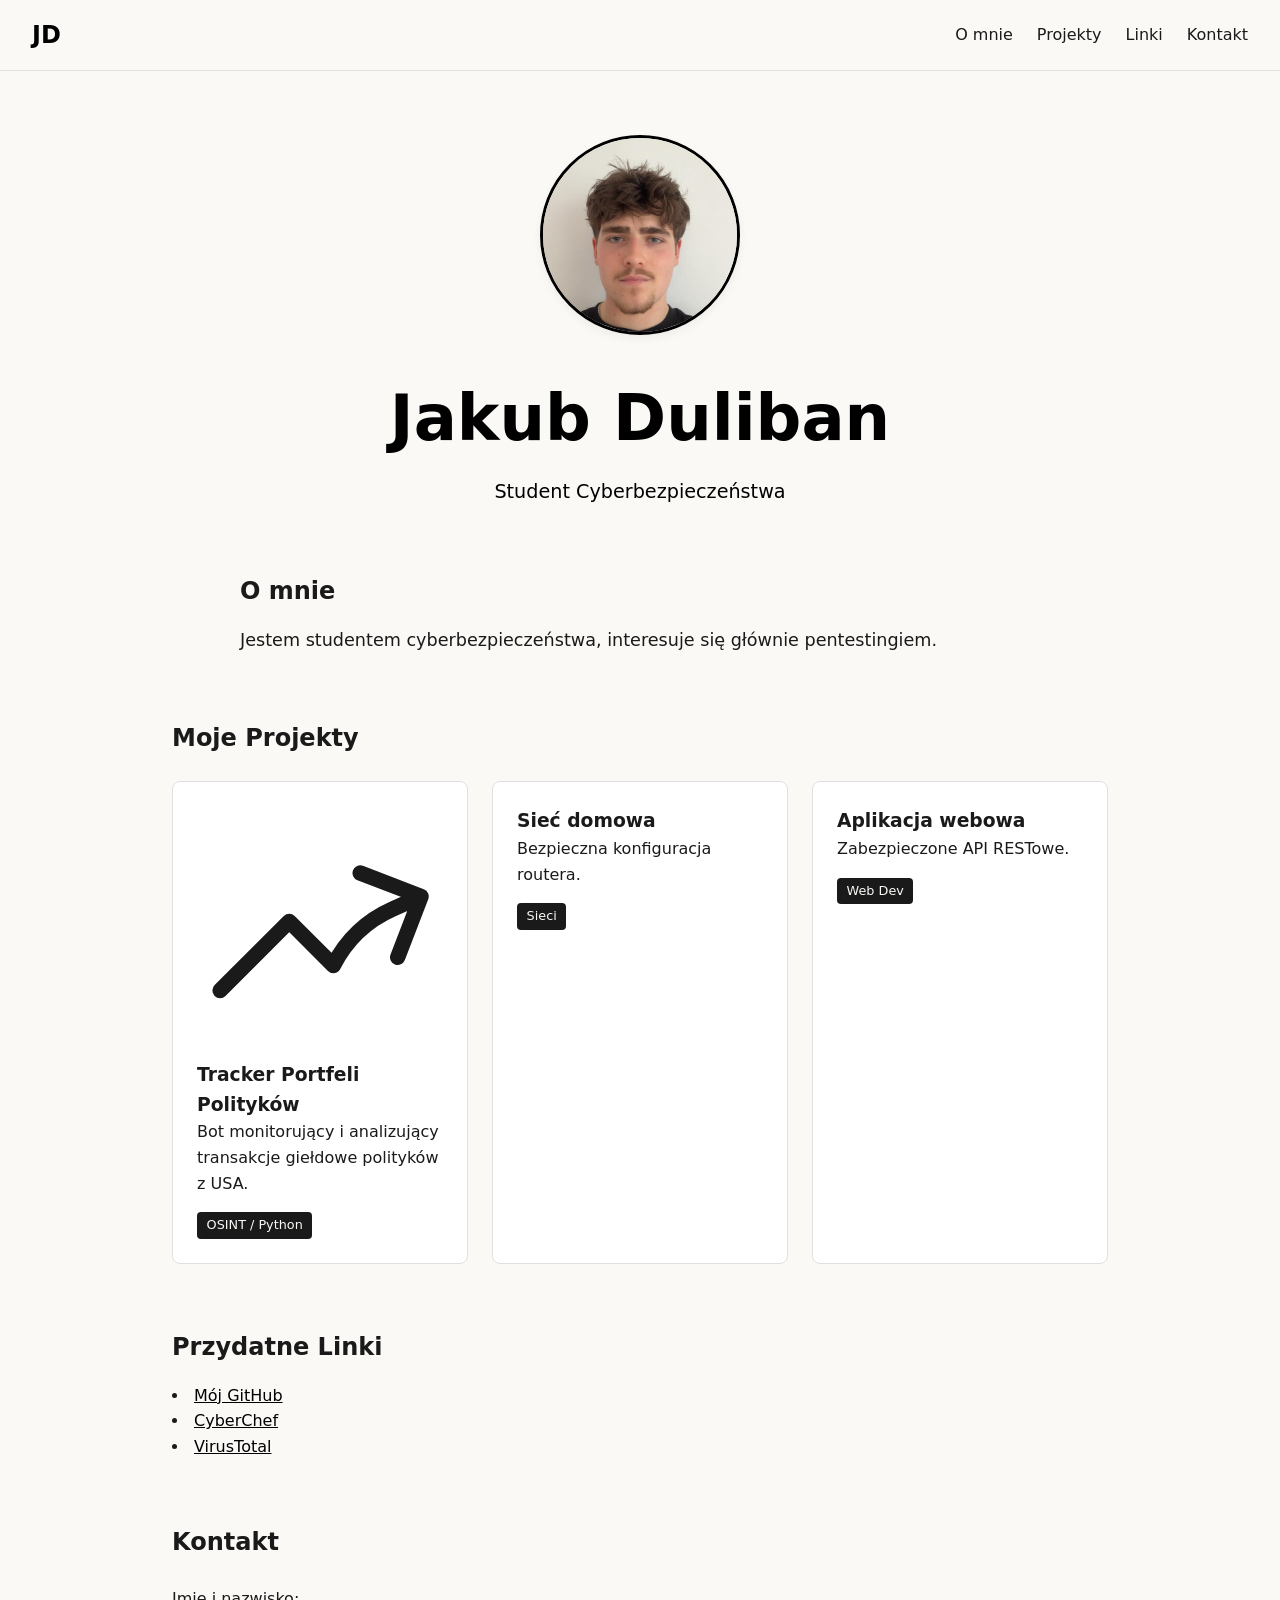
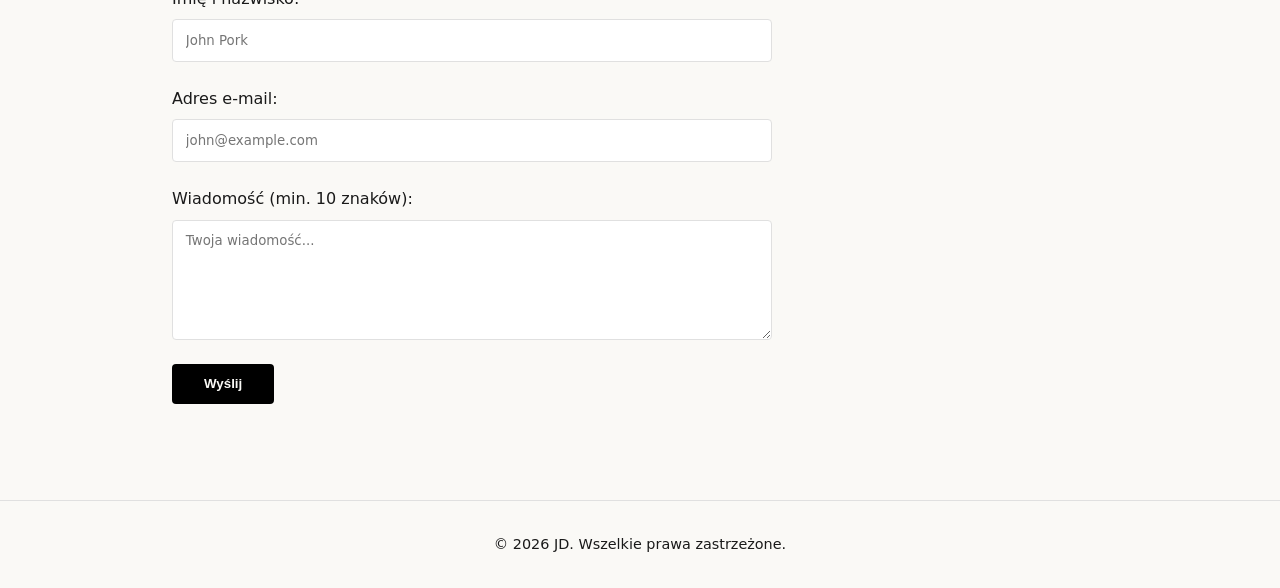
==== index.html @ 0016678b "Pierwszy commit - struktura projektu" ====
<!DOCTYPE html>
<html lang="pl">
<head>
    <meta charset="UTF-8">
    <meta name="viewport" content="width=device-width, initial-scale=1.0">
    <title>JD - Portfolio</title>
    <!-- Favicon w formacie SVG zgodnie z wymaganiami -->
    <link rel="icon" href="assets/favicon.svg?v=2" type="image/svg+xml">
    <link rel="stylesheet" href="style.css">
</head>
<body>

    <!-- Pasek nawigacyjny (US-1) -->
    <nav>
        <a href="#" class="logo">JD</a>
        <div class="nav-links">
            <a href="#o-mnie">O mnie</a>
            <a href="#projekty">Projekty</a>
            <a href="#linki">Linki</a>
            <a href="#kontakt">Kontakt</a>
        </div>
    </nav>

    <!-- Sekcja powitalna (US-2) ze zdjęciem na środku nad imieniem -->
    <header id="hero">
        <div class="hero-avatar-container">
            <img src="assets/zdjecie.jpeg" alt="Zdjęcie profilowe autora" class="profile-img">
        </div>
        <h1>Jakub Duliban</h1>
        <p class="subtitle">Student Cyberbezpieczeństwa</p>
    </header>

    <main>
        <!-- Sekcja O mnie (US-3) - Pusta zgodnie z życzeniem, gotowa na tekst -->
        <section id="o-mnie">
            <h2>O mnie</h2>
            <div class="about-content">
                Jestem studentem cyberbezpieczeństwa, interesuje się głównie pentestingiem.
            </div>
        </section>

        <!-- Kafelki projektów (US-4) -->
        <section id="projekty">
            <h2>Moje Projekty</h2>
            <div class="grid-container">
                <article class="card">
                    <!-- Ikona wykresu obrazująca śledzenie rynku i giełdę -->
                    <svg class="card-icon" xmlns="http://www.w3.org/2000/svg" fill="none" viewBox="0 0 24 24" stroke-width="1.5" stroke="currentColor">
                        <path stroke-linecap="round" stroke-linejoin="round" d="M2.25 18 9 11.25l4.306 4.307a11.95 11.95 0 0 1 5.814-5.519l2.74-1.22m0 0-5.94-2.28m5.94 2.28-2.28 5.941" />
                    </svg>
                    <h3>Tracker Portfeli Polityków</h3>
                    <p>Bot monitorujący i analizujący transakcje giełdowe polityków z USA.</p>
                    <span class="badge">OSINT / Python</span>
                </article>
                <article class="card">
                    <h3>Sieć domowa</h3>
                    <p>Bezpieczna konfiguracja routera.</p>
                    <span class="badge">Sieci</span>
                </article>
                <article class="card">
                    <h3>Aplikacja webowa</h3>
                    <p>Zabezpieczone API RESTowe.</p>
                    <span class="badge">Web Dev</span>
                </article>
            </div>
        </section>

        <!-- Sloty integracyjne na skrypty JS z Lab 02 (US-7) -->
        <section id="widgets">
            <div id="weather-box"></div>
            <div id="calendar-box"></div>
        </section>

        <!-- Panel boczny z linkami (US-5) -->
        <aside id="linki">
            <h2>Przydatne Linki</h2>
            <ul>
                <li><a href="https://github.com/kuba0203" target="_blank" rel="noopener noreferrer">Mój GitHub</a></li>
                <li><a href="https://gchq.github.io/CyberChef/" target="_blank" rel="noopener noreferrer">CyberChef</a></li>
                <li><a href="https://www.virustotal.com/gui/home/upload" target="_blank" rel="noopener noreferrer">VirusTotal</a></li>
            </ul>
        </aside>

        <!-- Semantyczny formularz kontaktowy (US-6) - Pusty w opis, ale zawiera wymagany formularz -->
        <section id="kontakt">
            <h2>Kontakt</h2>
            <form action="#" method="POST">
                <div class="form-group">
                    <label for="name">Imię i nazwisko:</label>
                    <input type="text" id="name" name="name" placeholder="John Pork" required>
                </div>
                
                <div class="form-group">
                    <label for="email">Adres e-mail:</label>
                    <input type="email" id="email" name="email" placeholder="john@example.com" required>
                </div>

                <div class="form-group">
                    <label for="message">Wiadomość (min. 10 znaków):</label>
                    <textarea id="message" name="message" placeholder="Twoja wiadomość..." minlength="10" required></textarea>
                </div>

                <button type="submit">Wyślij</button>
            </form>
        </section>
    </main>

    <footer>
        <p>&copy; 2026 JD. Wszelkie prawa zastrzeżone.</p>
    </footer>

</body>
</html>
---- style.css ----
/* Definicja Design Tokens */
:root {
    --bg-color: #faf9f6; /* Kolor Off-white */
    --text-color: #1a1a1a;
    --primary-color: #000000;
    --card-bg: #ffffff;
    --border-color: #e0e0e0;
    --focus-ring: #005fcc;
    --transition-speed: 0.3s;
}

/* Reset i podstawowe ustawienia */
* {
    box-sizing: border-box;
    margin: 0;
    padding: 0;
}

body {
    font-family: system-ui, -apple-system, sans-serif;
    background-color: var(--bg-color);
    color: var(--text-color);
    line-height: 1.6;
}

/* Dostępność (A11y) - Focus dla nawigacji klawiaturą */
:focus-visible {
    outline: 3px solid var(--focus-ring);
    outline-offset: 3px;
}

/* US-1: Pasek nawigacyjny */
nav {
    position: sticky;
    top: 0;
    background-color: var(--bg-color);
    display: flex;
    justify-content: space-between;
    align-items: center;
    padding: 1rem 2rem;
    border-bottom: 1px solid var(--border-color);
    z-index: 1000;
}

.logo {
    color: var(--primary-color);
    font-size: 1.5rem;
    font-weight: bold;
    text-decoration: none;
}

.nav-links {
    display: flex;
    gap: 1.5rem;
}

.nav-links a {
    color: var(--text-color);
    text-decoration: none;
    font-weight: 500;
}

.nav-links a:hover {
    text-decoration: underline;
}

/* Main i marginesy sekcji */
main {
    max-width: 1000px; /* Nieco węższy kontener główny dla lepszego wyglądu przy wyśrodkowaniu */
    margin: 0 auto;
    padding: 2rem;
}

section, aside {
    margin-bottom: 4rem;
    scroll-margin-top: 5rem;
}

/* US-2: Sekcja Hero (Płynne skalowanie i wyśrodkowanie) + Nowe małe zdjęcie na środku */
#hero {
    display: flex;
    flex-direction: column;
    align-items: center;
    text-align: center;
    padding: 4rem 1rem 2rem 1rem;
}

.hero-avatar-container {
    margin-bottom: 1.5rem;
}

.profile-img {
    width: 200px;          /* Małe, zgrabne zdjęcie */
    height: 200px;
    object-fit: cover;
    border-radius: 50%;    /* Okrągły kształt */
    border: 3px solid var(--primary-color);
    box-shadow: 0 4px 10px rgba(0, 0, 0, 0.05);
}

#hero h1 {
    font-size: clamp(2rem, 5vw + 1rem, 4rem);
    color: var(--primary-color);
    margin-bottom: 0.5rem;
}

#hero .subtitle {
    font-size: 1.2rem;
    color: black;
    font-weight: 500;
}

/* US-3: O mnie (Prosta, pusta sekcja) */
#o-mnie {
    max-width: 800px;
    margin-left: auto;
    margin-right: auto;
}

.about-content {
    margin-top: 1rem;
    font-size: 1.1rem;
}

/* US-4: Projekty (Kafelki - CSS Grid) */
.grid-container {
    display: grid;
    grid-template-columns: repeat(auto-fit, minmax(280px, 1fr));
    gap: 1.5rem;
    margin-top: 1.5rem;
}

.card {
    background-color: var(--card-bg);
    border: 1px solid var(--border-color);
    padding: 1.5rem;
    border-radius: 8px;
    transition: transform var(--transition-speed);
}

.card:hover {
    transform: translateY(-5px);
    box-shadow: 0 4px 12px rgba(0,0,0,0.05);
}

.badge {
    display: inline-block;
    margin-top: 1rem;
    padding: 0.2rem 0.6rem;
    background-color: var(--text-color);
    color: var(--bg-color);
    border-radius: 4px;
    font-size: 0.8rem;
}

/* US-5: Panel boczny z odnośnikami */
#linki ul {
    list-style-position: inside;
    margin-top: 1rem;
}

#linki a {
    color: var(--primary-color);
}

/* US-6: Formularz kontaktowy */
form {
    display: flex;
    flex-direction: column;
    gap: 1.5rem;
    max-width: 600px;
    margin-top: 1.5rem;
}

.form-group {
    display: flex;
    flex-direction: column;
    gap: 0.5rem;
}

input, textarea {
    padding: 0.8rem;
    border: 1px solid var(--border-color);
    border-radius: 4px;
    font-family: inherit;
    background-color: var(--card-bg);
}

textarea {
    resize: vertical;
    min-height: 120px;
}

button {
    padding: 0.8rem 2rem;
    background-color: var(--primary-color);
    color: var(--bg-color);
    border: none;
    border-radius: 4px;
    cursor: pointer;
    font-weight: bold;
    align-self: flex-start;
    transition: opacity var(--transition-speed);
}

button:hover {
    opacity: 0.8;
}

footer {
    text-align: center;
    padding: 2rem;
    border-top: 1px solid var(--border-color);
    font-size: 0.9rem;
}

/* RWD - Zgodnie z wymaganiami sekcja umieszczona na końcu pliku */
@media (max-width: 768px) {
    nav {
        flex-direction: column;
        gap: 1rem;
        padding: 1rem;
    }

    .nav-links {
        flex-wrap: wrap;
        justify-content: center;
    }
}
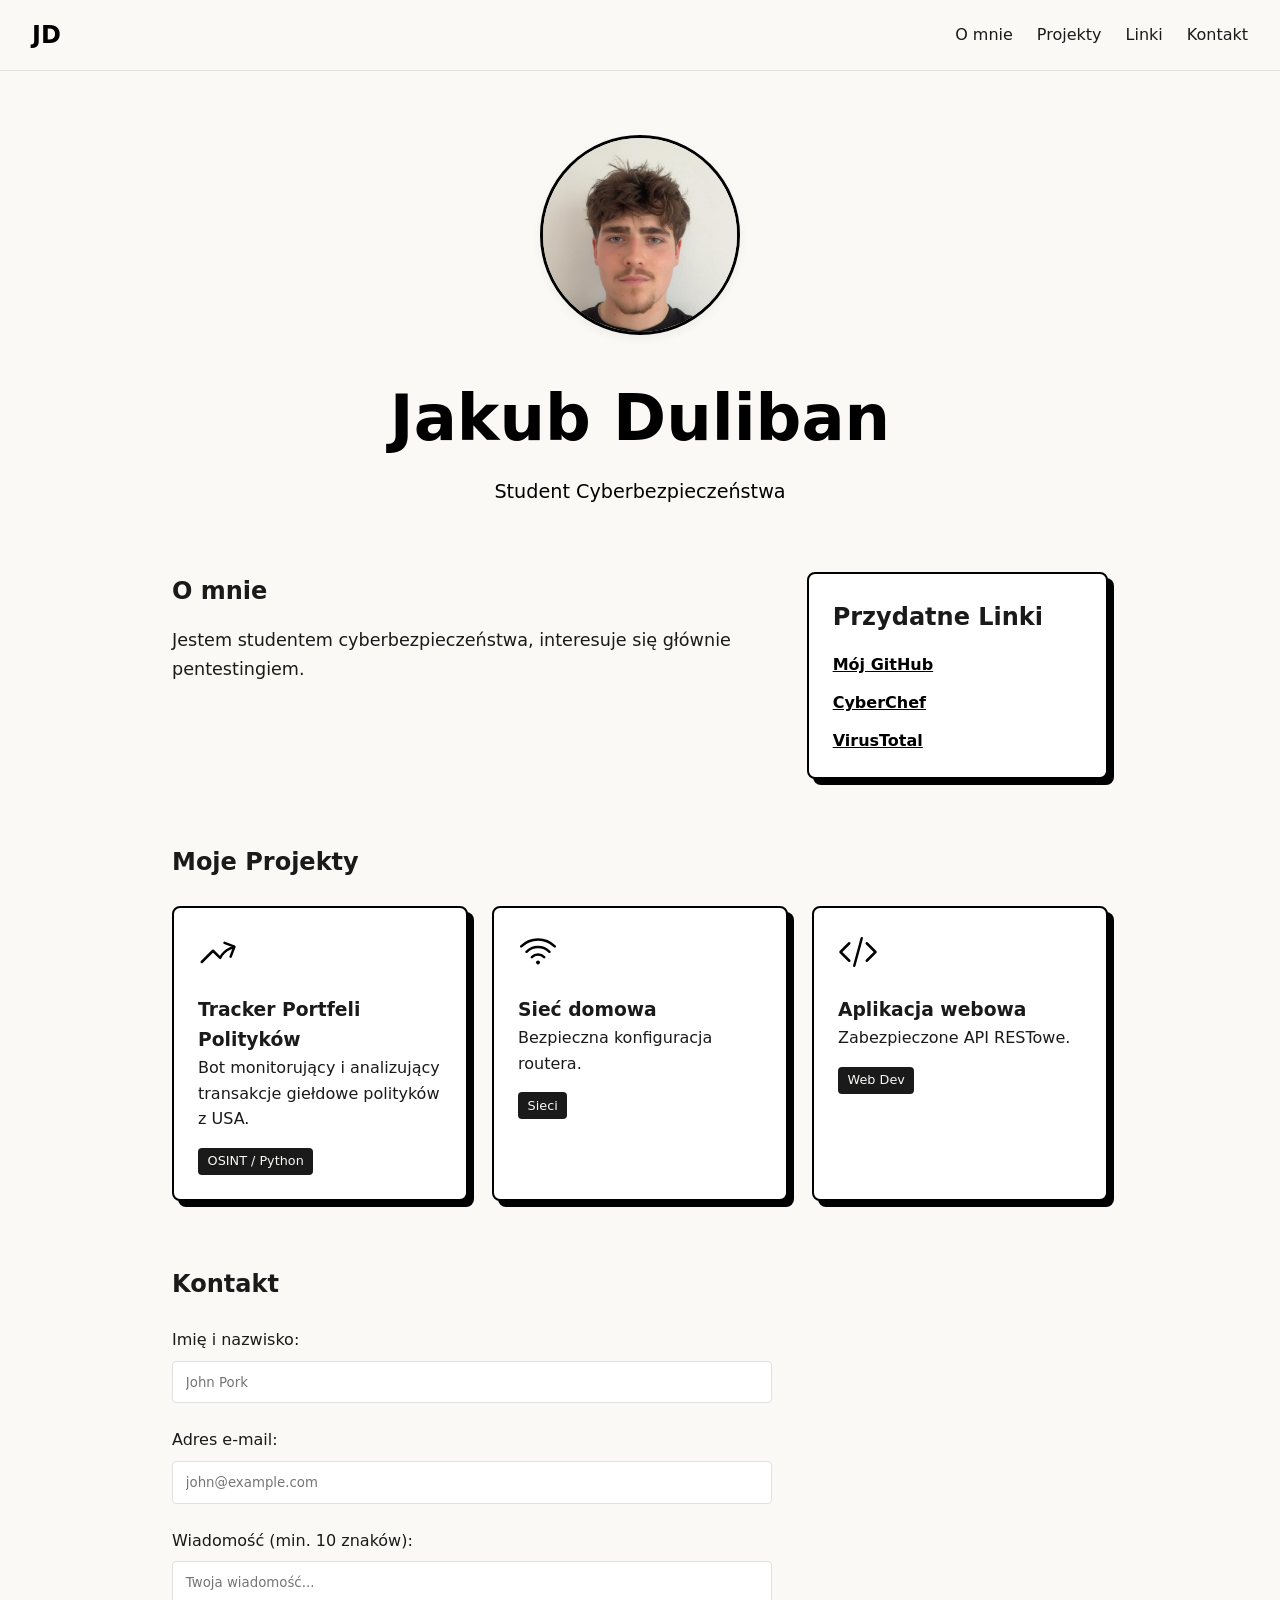
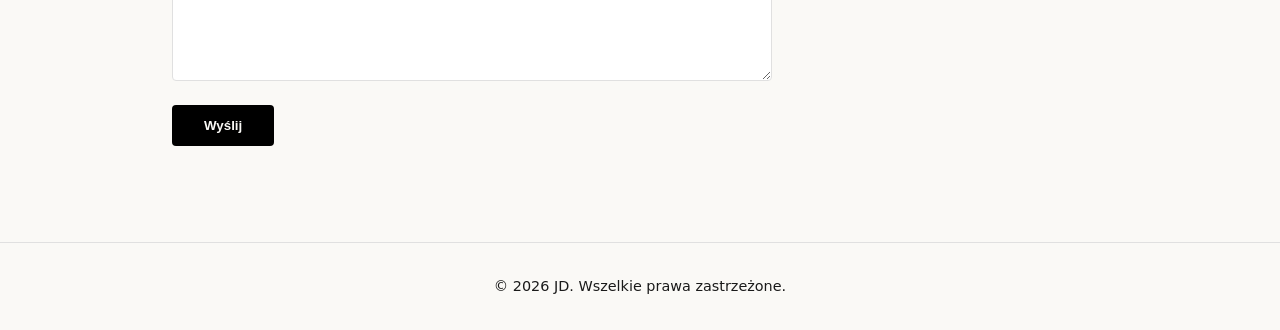
==== commit c15a9642: "Poprawiona sekcja z przydatnymi linkami, uspójnienie formatowania sekcji" ====
--- a/index.html
+++ b/index.html
@@ -31,6 +31,8 @@
     </header>
 
     <main>
+        <!-- Wiersz: O mnie (lewo) + ramka z linkami (prawo) -->
+        <div class="intro-grid">
         <!-- Sekcja O mnie (US-3) - Pusta zgodnie z życzeniem, gotowa na tekst -->
         <section id="o-mnie">
             <h2>O mnie</h2>
@@ -38,6 +40,17 @@
                 Jestem studentem cyberbezpieczeństwa, interesuje się głównie pentestingiem.
             </div>
         </section>
+
+        <!-- Panel boczny z linkami (US-5) -->
+        <aside id="linki">
+            <h2>Przydatne Linki</h2>
+            <ul>
+                <li><a href="https://github.com/kuba0203" target="_blank" rel="noopener noreferrer">Mój GitHub</a></li>
+                <li><a href="https://gchq.github.io/CyberChef/" target="_blank" rel="noopener noreferrer">CyberChef</a></li>
+                <li><a href="https://www.virustotal.com/gui/home/upload" target="_blank" rel="noopener noreferrer">VirusTotal</a></li>
+            </ul>
+        </aside>
+        </div>
 
         <!-- Kafelki projektów (US-4) -->
         <section id="projekty">
@@ -53,11 +66,19 @@
                     <span class="badge">OSINT / Python</span>
                 </article>
                 <article class="card">
+                    <!-- Ikona Wi-Fi obrazująca sieć -->
+                    <svg class="card-icon" xmlns="http://www.w3.org/2000/svg" fill="none" viewBox="0 0 24 24" stroke-width="1.5" stroke="currentColor" aria-hidden="true">
+                        <path stroke-linecap="round" stroke-linejoin="round" d="M8.288 15.038a5.25 5.25 0 0 1 7.424 0M5.106 11.856c3.807-3.808 9.98-3.808 13.788 0M1.924 8.674c5.565-5.565 14.587-5.565 20.152 0M12.53 18.22l-.53.53-.53-.53a.75.75 0 0 1 1.06 0Z" />
+                    </svg>
                     <h3>Sieć domowa</h3>
                     <p>Bezpieczna konfiguracja routera.</p>
                     <span class="badge">Sieci</span>
                 </article>
                 <article class="card">
+                    <!-- Ikona nawiasów kodu obrazująca aplikację webową -->
+                    <svg class="card-icon" xmlns="http://www.w3.org/2000/svg" fill="none" viewBox="0 0 24 24" stroke-width="1.5" stroke="currentColor" aria-hidden="true">
+                        <path stroke-linecap="round" stroke-linejoin="round" d="M17.25 6.75 22.5 12l-5.25 5.25m-10.5 0L1.5 12l5.25-5.25m7.5-3-4.5 16.5" />
+                    </svg>
                     <h3>Aplikacja webowa</h3>
                     <p>Zabezpieczone API RESTowe.</p>
                     <span class="badge">Web Dev</span>
@@ -71,15 +92,6 @@
             <div id="calendar-box"></div>
         </section>
 
-        <!-- Panel boczny z linkami (US-5) -->
-        <aside id="linki">
-            <h2>Przydatne Linki</h2>
-            <ul>
-                <li><a href="https://github.com/kuba0203" target="_blank" rel="noopener noreferrer">Mój GitHub</a></li>
-                <li><a href="https://gchq.github.io/CyberChef/" target="_blank" rel="noopener noreferrer">CyberChef</a></li>
-                <li><a href="https://www.virustotal.com/gui/home/upload" target="_blank" rel="noopener noreferrer">VirusTotal</a></li>
-            </ul>
-        </aside>
 
         <!-- Semantyczny formularz kontaktowy (US-6) - Pusty w opis, ale zawiera wymagany formularz -->
         <section id="kontakt">
--- a/style.css
+++ b/style.css
@@ -91,7 +91,9 @@
 
 .profile-img {
     width: 200px;          /* Małe, zgrabne zdjęcie */
-    height: 200px;
+    max-width: 100%;       /* Responsywność względem kontenera */
+    height: auto;
+    aspect-ratio: 1 / 1;
     object-fit: cover;
     border-radius: 50%;    /* Okrągły kształt */
     border: 3px solid var(--primary-color);
@@ -132,15 +134,22 @@
 
 .card {
     background-color: var(--card-bg);
-    border: 1px solid var(--border-color);
+    border: 2px solid var(--primary-color);
     padding: 1.5rem;
     border-radius: 8px;
+    box-shadow: 6px 6px 0 var(--primary-color);
     transition: transform var(--transition-speed);
 }
 
 .card:hover {
     transform: translateY(-5px);
-    box-shadow: 0 4px 12px rgba(0,0,0,0.05);
+}
+
+.card-icon {
+    width: 40px;
+    height: 40px;
+    margin-bottom: 1rem;
+    color: var(--primary-color);
 }
 
 .badge {
@@ -153,14 +162,53 @@
     font-size: 0.8rem;
 }
 
-/* US-5: Panel boczny z odnośnikami */
+/* Układ: O mnie + panel linków obok siebie */
+.intro-grid {
+    display: grid;
+    grid-template-columns: 2fr 1fr;
+    gap: 2rem;
+    align-items: start;
+    margin-bottom: 4rem;
+}
+
+.intro-grid > * {
+    margin-bottom: 0;
+}
+
+.intro-grid #o-mnie {
+    max-width: none;
+    margin-left: 0;
+    margin-right: 0;
+}
+
+/* US-5: Panel boczny z odnośnikami (wyeksponowana ramka) */
+#linki {
+    background-color: var(--card-bg);
+    border: 2px solid var(--primary-color);
+    border-radius: 8px;
+    padding: 1.5rem;
+    box-shadow: 6px 6px 0 var(--primary-color);
+}
+
 #linki ul {
-    list-style-position: inside;
+    list-style: none;
     margin-top: 1rem;
+    display: flex;
+    flex-direction: column;
+    gap: 0.75rem;
 }
 
 #linki a {
-    color: var(--primary-color);
+    font-weight: 600;
+}
+
+#linki a {
+    color: var(--primary-color);
+}
+
+#linki a:hover,
+.logo:hover {
+    text-decoration: underline;
 }
 
 /* US-6: Formularz kontaktowy */
@@ -216,6 +264,10 @@
 
 /* RWD - Zgodnie z wymaganiami sekcja umieszczona na końcu pliku */
 @media (max-width: 768px) {
+    .intro-grid {
+        grid-template-columns: 1fr;
+    }
+
     nav {
         flex-direction: column;
         gap: 1rem;
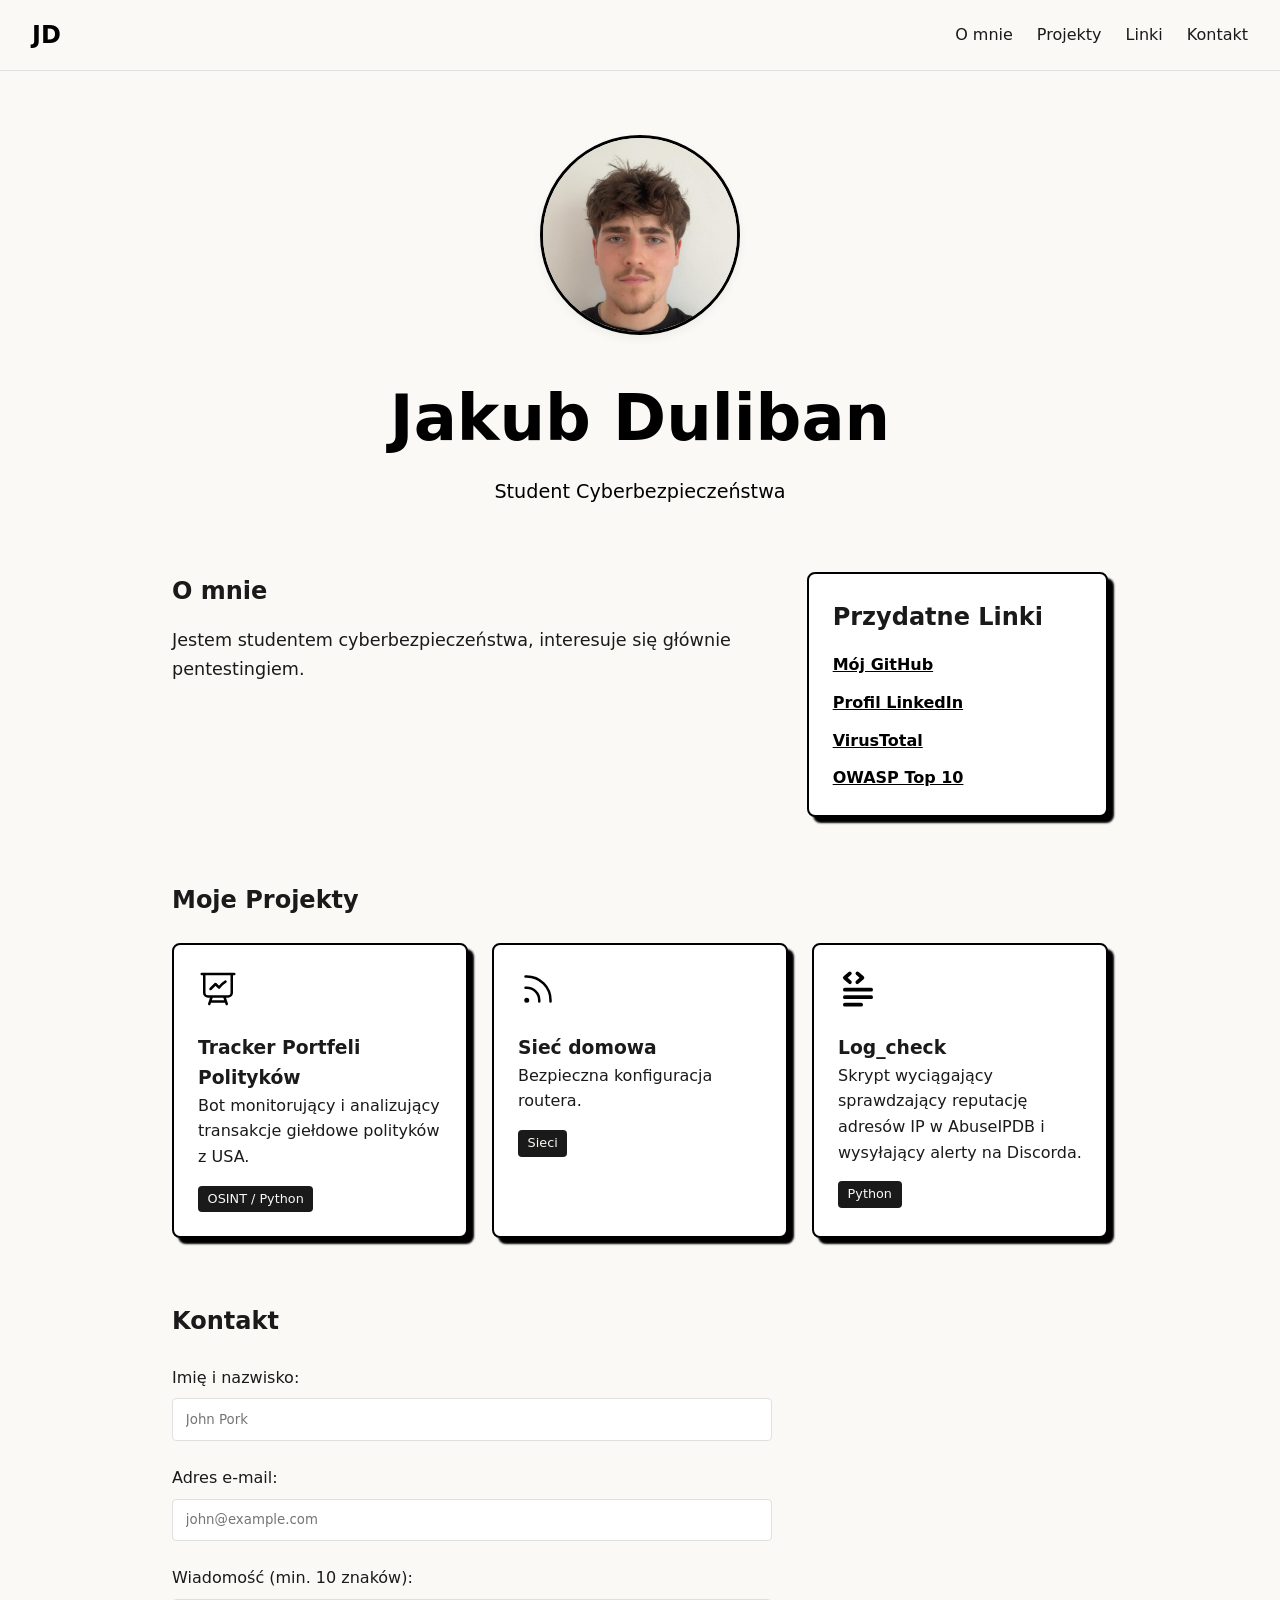
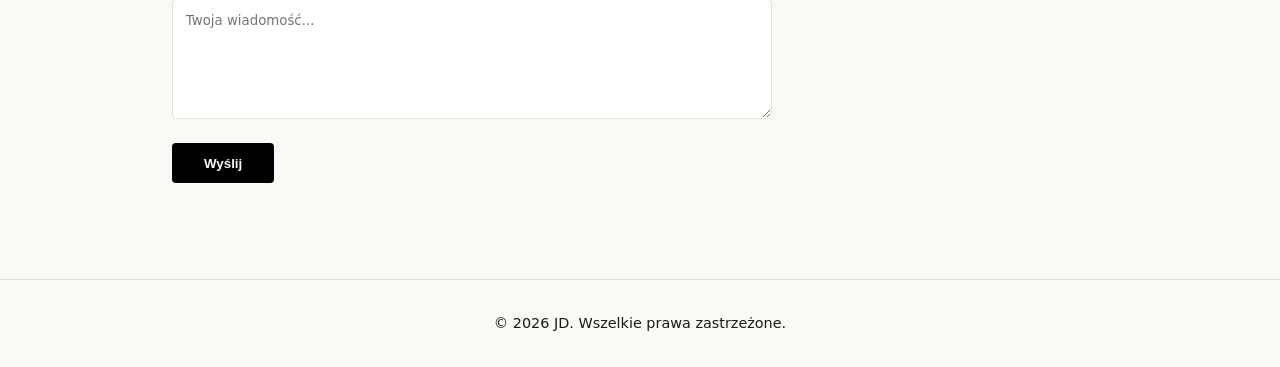
==== commit 600614b8: "Drobne poprawki wizualne, dodany jeden projekt" ====
--- a/index.html
+++ b/index.html
@@ -3,14 +3,13 @@
 <head>
     <meta charset="UTF-8">
     <meta name="viewport" content="width=device-width, initial-scale=1.0">
-    <title>JD - Portfolio</title>
-    <!-- Favicon w formacie SVG zgodnie z wymaganiami -->
+    <title>JD Page</title>
     <link rel="icon" href="assets/favicon.svg?v=2" type="image/svg+xml">
     <link rel="stylesheet" href="style.css">
 </head>
 <body>
 
-    <!-- Pasek nawigacyjny (US-1) -->
+    <!-- Pasek nawigacyjny -->
     <nav>
         <a href="#" class="logo">JD</a>
         <div class="nav-links">
@@ -21,79 +20,69 @@
         </div>
     </nav>
 
-    <!-- Sekcja powitalna (US-2) ze zdjęciem na środku nad imieniem -->
+    <!-- Sekcja powitalna,zdjęcie -->
     <header id="hero">
-        <div class="hero-avatar-container">
-            <img src="assets/zdjecie.jpeg" alt="Zdjęcie profilowe autora" class="profile-img">
+        <div class="hero-photo">
+            <img src="assets/zdjecie.jpeg" alt="Zdjęcie profilowe" class="profile-img">
         </div>
         <h1>Jakub Duliban</h1>
         <p class="subtitle">Student Cyberbezpieczeństwa</p>
     </header>
 
     <main>
-        <!-- Wiersz: O mnie (lewo) + ramka z linkami (prawo) -->
         <div class="intro-grid">
-        <!-- Sekcja O mnie (US-3) - Pusta zgodnie z życzeniem, gotowa na tekst -->
-        <section id="o-mnie">
-            <h2>O mnie</h2>
-            <div class="about-content">
-                Jestem studentem cyberbezpieczeństwa, interesuje się głównie pentestingiem.
-            </div>
-        </section>
+            <section id="o-mnie">
+                <h2>O mnie</h2>
+                <div class="about-text">
+                    Jestem studentem cyberbezpieczeństwa, interesuje się głównie pentestingiem.
+                </div>
+            </section>
 
-        <!-- Panel boczny z linkami (US-5) -->
-        <aside id="linki">
-            <h2>Przydatne Linki</h2>
-            <ul>
-                <li><a href="https://github.com/kuba0203" target="_blank" rel="noopener noreferrer">Mój GitHub</a></li>
-                <li><a href="https://gchq.github.io/CyberChef/" target="_blank" rel="noopener noreferrer">CyberChef</a></li>
-                <li><a href="https://www.virustotal.com/gui/home/upload" target="_blank" rel="noopener noreferrer">VirusTotal</a></li>
-            </ul>
-        </aside>
+        <!-- Panel z linkami -->
+            <aside id="linki">
+                <h2>Przydatne Linki</h2>
+                <ul>
+                    <li><a href="https://github.com/kuba0203" target="_blank" rel="noopener noreferrer">Mój GitHub</a></li>
+                    <li><a href="https://www.linkedin.com/in/jakub-duliban-3b6603443" target="_blank" rel="noopener noreferrer">Profil LinkedIn</a></li>
+                    <li><a href="https://www.virustotal.com/gui/home/upload" target="_blank" rel="noopener noreferrer">VirusTotal</a></li>
+                    <li><a href="https://owasp.org/www-project-top-ten/" target="_blank" rel="noopener noreferrer">OWASP Top 10</a></li>
+                </ul>
+            </aside>
         </div>
 
-        <!-- Kafelki projektów (US-4) -->
+        <!-- Projekty -->
         <section id="projekty">
             <h2>Moje Projekty</h2>
             <div class="grid-container">
                 <article class="card">
-                    <!-- Ikona wykresu obrazująca śledzenie rynku i giełdę -->
-                    <svg class="card-icon" xmlns="http://www.w3.org/2000/svg" fill="none" viewBox="0 0 24 24" stroke-width="1.5" stroke="currentColor">
-                        <path stroke-linecap="round" stroke-linejoin="round" d="M2.25 18 9 11.25l4.306 4.307a11.95 11.95 0 0 1 5.814-5.519l2.74-1.22m0 0-5.94-2.28m5.94 2.28-2.28 5.941" />
-                    </svg>
+                    <img src="assets/chart.svg" alt="Ikona wykresu giełdowego" class="card-icon" >
                     <h3>Tracker Portfeli Polityków</h3>
                     <p>Bot monitorujący i analizujący transakcje giełdowe polityków z USA.</p>
                     <span class="badge">OSINT / Python</span>
                 </article>
                 <article class="card">
-                    <!-- Ikona Wi-Fi obrazująca sieć -->
-                    <svg class="card-icon" xmlns="http://www.w3.org/2000/svg" fill="none" viewBox="0 0 24 24" stroke-width="1.5" stroke="currentColor" aria-hidden="true">
-                        <path stroke-linecap="round" stroke-linejoin="round" d="M8.288 15.038a5.25 5.25 0 0 1 7.424 0M5.106 11.856c3.807-3.808 9.98-3.808 13.788 0M1.924 8.674c5.565-5.565 14.587-5.565 20.152 0M12.53 18.22l-.53.53-.53-.53a.75.75 0 0 1 1.06 0Z" />
-                    </svg>
+                    <img src="assets/ikona-wifi.svg" alt="Ikona sieci WI-FI" class="card-icon" >
                     <h3>Sieć domowa</h3>
                     <p>Bezpieczna konfiguracja routera.</p>
                     <span class="badge">Sieci</span>
                 </article>
                 <article class="card">
-                    <!-- Ikona nawiasów kodu obrazująca aplikację webową -->
-                    <svg class="card-icon" xmlns="http://www.w3.org/2000/svg" fill="none" viewBox="0 0 24 24" stroke-width="1.5" stroke="currentColor" aria-hidden="true">
-                        <path stroke-linecap="round" stroke-linejoin="round" d="M17.25 6.75 22.5 12l-5.25 5.25m-10.5 0L1.5 12l5.25-5.25m7.5-3-4.5 16.5" />
-                    </svg>
-                    <h3>Aplikacja webowa</h3>
-                    <p>Zabezpieczone API RESTowe.</p>
-                    <span class="badge">Web Dev</span>
+                    <img src="assets/log.svg" alt="Ikona logów" class="card-icon" >
+                    <h3>Log_check</h3>
+                    <p>Skrypt wyciągający sprawdzający reputację adresów IP w AbuseIPDB i wysyłający alerty na Discorda.</p>
+                    <span class="badge">Python</span>
                 </article>
             </div>
         </section>
 
-        <!-- Sloty integracyjne na skrypty JS z Lab 02 (US-7) -->
+        <!-- Sloty na skrypty -->
         <section id="widgets">
             <div id="weather-box"></div>
             <div id="calendar-box"></div>
         </section>
 
 
-        <!-- Semantyczny formularz kontaktowy (US-6) - Pusty w opis, ale zawiera wymagany formularz -->
+        <!-- Formularz kontaktowy -->
         <section id="kontakt">
             <h2>Kontakt</h2>
             <form action="#" method="POST">
@@ -111,7 +100,6 @@
                     <label for="message">Wiadomość (min. 10 znaków):</label>
                     <textarea id="message" name="message" placeholder="Twoja wiadomość..." minlength="10" required></textarea>
                 </div>
-
                 <button type="submit">Wyślij</button>
             </form>
         </section>
--- a/style.css
+++ b/style.css
@@ -1,15 +1,13 @@
-/* Definicja Design Tokens */
 :root {
-    --bg-color: #faf9f6; /* Kolor Off-white */
+    --bg-color: #faf9f6;
     --text-color: #1a1a1a;
     --primary-color: #000000;
     --card-bg: #ffffff;
     --border-color: #e0e0e0;
-    --focus-ring: #005fcc;
+    --focus-ring: #000000;
     --transition-speed: 0.3s;
 }
 
-/* Reset i podstawowe ustawienia */
 * {
     box-sizing: border-box;
     margin: 0;
@@ -23,13 +21,12 @@
     line-height: 1.6;
 }
 
-/* Dostępność (A11y) - Focus dla nawigacji klawiaturą */
 :focus-visible {
     outline: 3px solid var(--focus-ring);
     outline-offset: 3px;
 }
 
-/* US-1: Pasek nawigacyjny */
+/*Pasek nawigacyjny*/
 nav {
     position: sticky;
     top: 0;
@@ -64,9 +61,8 @@
     text-decoration: underline;
 }
 
-/* Main i marginesy sekcji */
 main {
-    max-width: 1000px; /* Nieco węższy kontener główny dla lepszego wyglądu przy wyśrodkowaniu */
+    max-width: 1000px;
     margin: 0 auto;
     padding: 2rem;
 }
@@ -76,7 +72,7 @@
     scroll-margin-top: 5rem;
 }
 
-/* US-2: Sekcja Hero (Płynne skalowanie i wyśrodkowanie) + Nowe małe zdjęcie na środku */
+/*Sekcja Hero*/
 #hero {
     display: flex;
     flex-direction: column;
@@ -85,13 +81,13 @@
     padding: 4rem 1rem 2rem 1rem;
 }
 
-.hero-avatar-container {
+.hero-photo {
     margin-bottom: 1.5rem;
 }
 
 .profile-img {
-    width: 200px;          /* Małe, zgrabne zdjęcie */
-    max-width: 100%;       /* Responsywność względem kontenera */
+    width: 200px;
+    max-width: 100%;
     height: auto;
     aspect-ratio: 1 / 1;
     object-fit: cover;
@@ -112,19 +108,19 @@
     font-weight: 500;
 }
 
-/* US-3: O mnie (Prosta, pusta sekcja) */
+/*O mnie*/
 #o-mnie {
     max-width: 800px;
     margin-left: auto;
     margin-right: auto;
 }
 
-.about-content {
+.about-text {
     margin-top: 1rem;
     font-size: 1.1rem;
 }
 
-/* US-4: Projekty (Kafelki - CSS Grid) */
+/*Projekty*/
 .grid-container {
     display: grid;
     grid-template-columns: repeat(auto-fit, minmax(280px, 1fr));
@@ -137,7 +133,7 @@
     border: 2px solid var(--primary-color);
     padding: 1.5rem;
     border-radius: 8px;
-    box-shadow: 6px 6px 0 var(--primary-color);
+    box-shadow: 6px 6px 2px var(--primary-color);
     transition: transform var(--transition-speed);
 }
 
@@ -162,7 +158,6 @@
     font-size: 0.8rem;
 }
 
-/* Układ: O mnie + panel linków obok siebie */
 .intro-grid {
     display: grid;
     grid-template-columns: 2fr 1fr;
@@ -181,13 +176,18 @@
     margin-right: 0;
 }
 
-/* US-5: Panel boczny z odnośnikami (wyeksponowana ramka) */
+/*Panel z linkami*/
 #linki {
     background-color: var(--card-bg);
     border: 2px solid var(--primary-color);
     border-radius: 8px;
     padding: 1.5rem;
-    box-shadow: 6px 6px 0 var(--primary-color);
+    box-shadow: 6px 6px 2px var(--primary-color);
+    transition: transform var(--transition-speed);
+}
+
+#linki:hover {
+    transform: translateY(-5px);
 }
 
 #linki ul {
@@ -211,7 +211,7 @@
     text-decoration: underline;
 }
 
-/* US-6: Formularz kontaktowy */
+/*Formularz kontaktowy*/
 form {
     display: flex;
     flex-direction: column;
@@ -227,6 +227,12 @@
 }
 
 input, textarea {
+    input:focus,
+    textarea:focus {
+        border-color: var(--focus-ring);
+        outline: 3px solid var(--focus-ring);
+        outline-offset: 1px;
+    }
     padding: 0.8rem;
     border: 1px solid var(--border-color);
     border-radius: 4px;
@@ -262,7 +268,6 @@
     font-size: 0.9rem;
 }
 
-/* RWD - Zgodnie z wymaganiami sekcja umieszczona na końcu pliku */
 @media (max-width: 768px) {
     .intro-grid {
         grid-template-columns: 1fr;
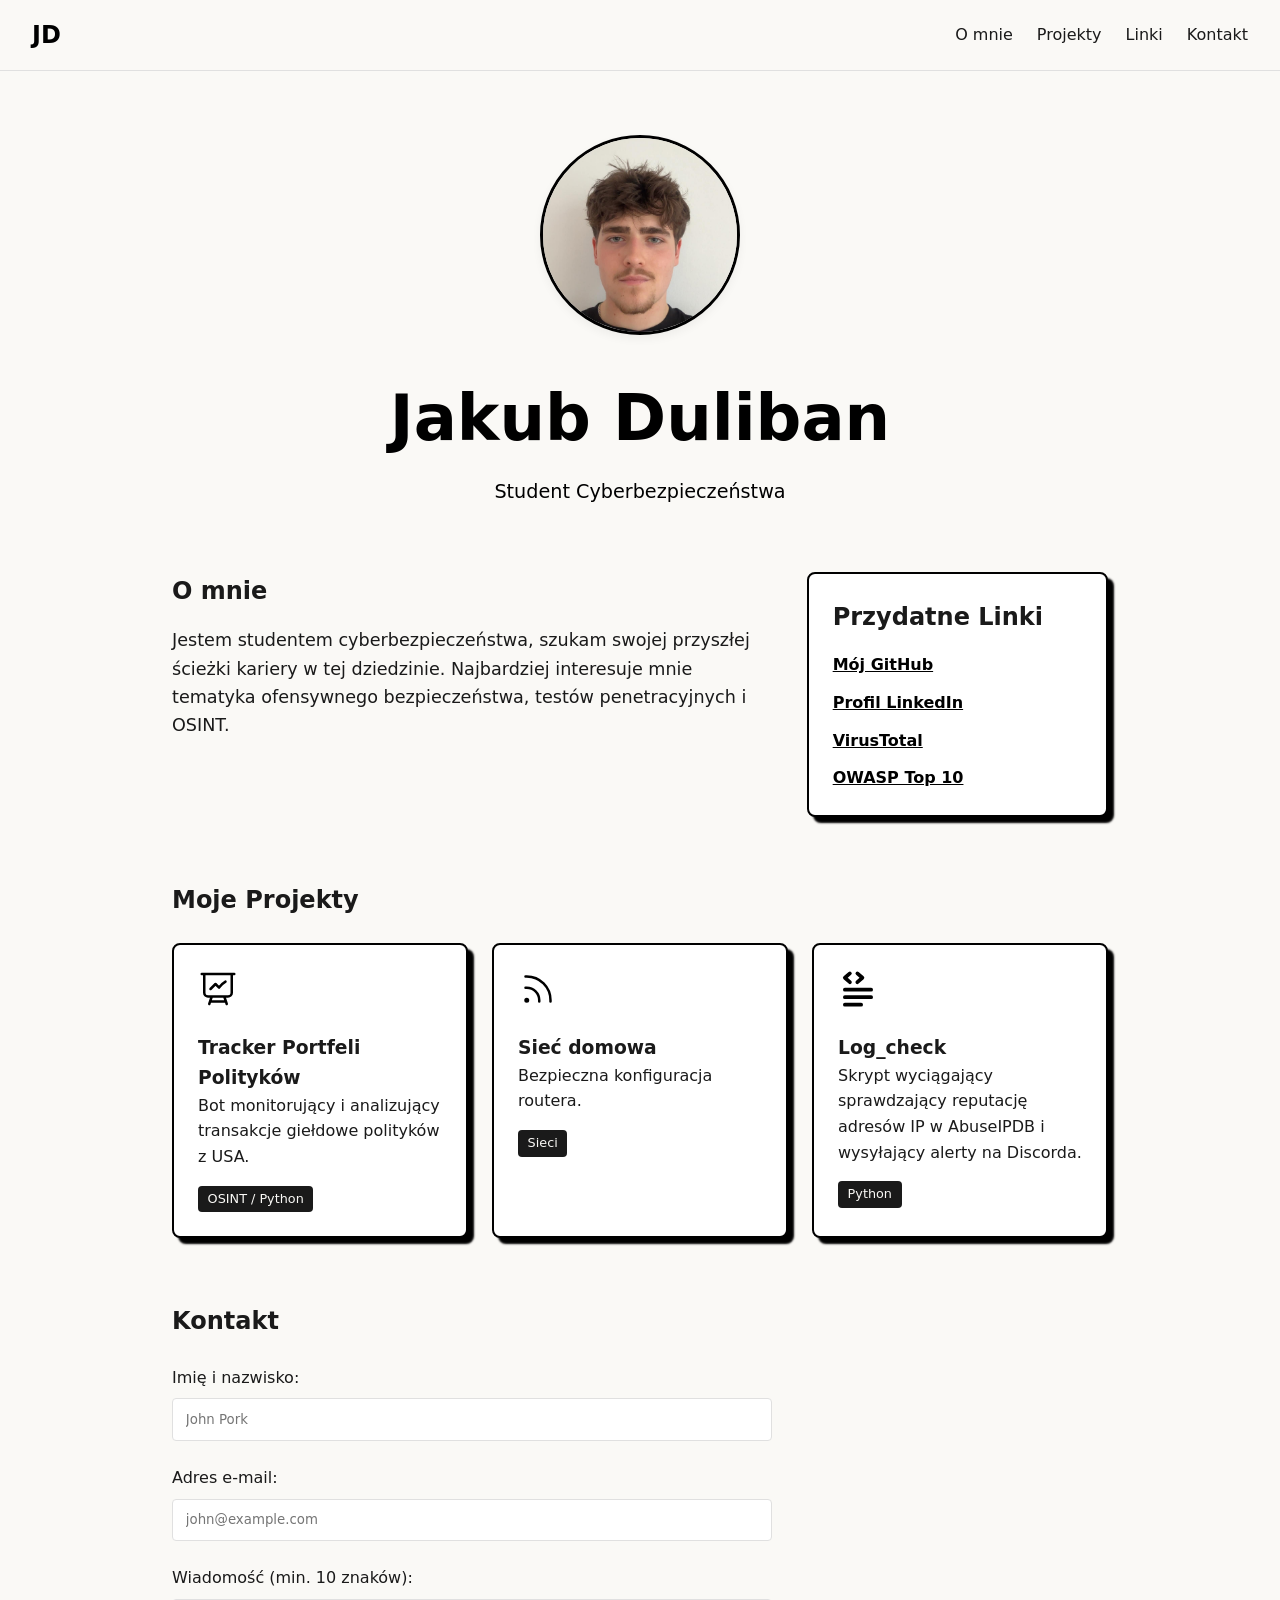
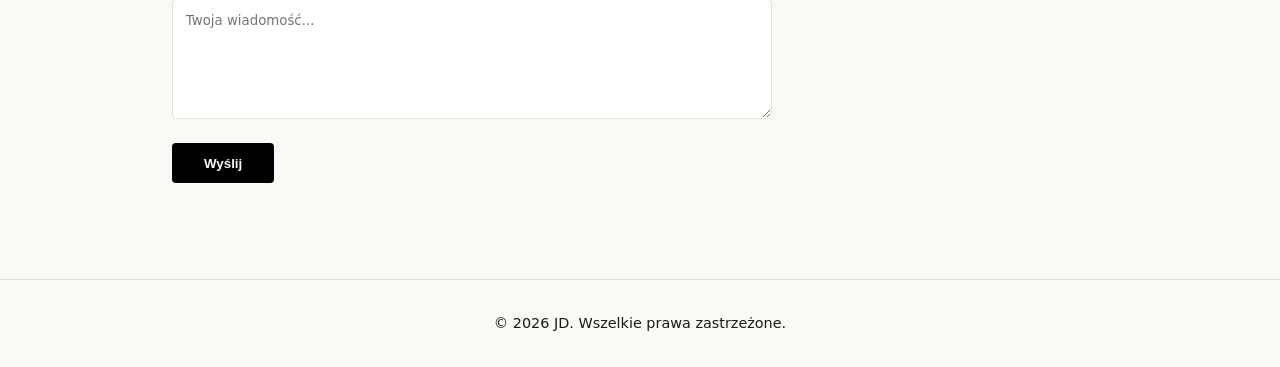
==== commit b5da40a6: "Zmiana opisu w sekcji *O mnie*" ====
--- a/index.html
+++ b/index.html
@@ -34,7 +34,7 @@
             <section id="o-mnie">
                 <h2>O mnie</h2>
                 <div class="about-text">
-                    Jestem studentem cyberbezpieczeństwa, interesuje się głównie pentestingiem.
+                    Jestem studentem cyberbezpieczeństwa, szukam swojej przyszłej ścieżki kariery w tej dziedzinie. Najbardziej interesuje mnie tematyka ofensywnego bezpieczeństwa, testów penetracyjnych i OSINT.
                 </div>
             </section>
 
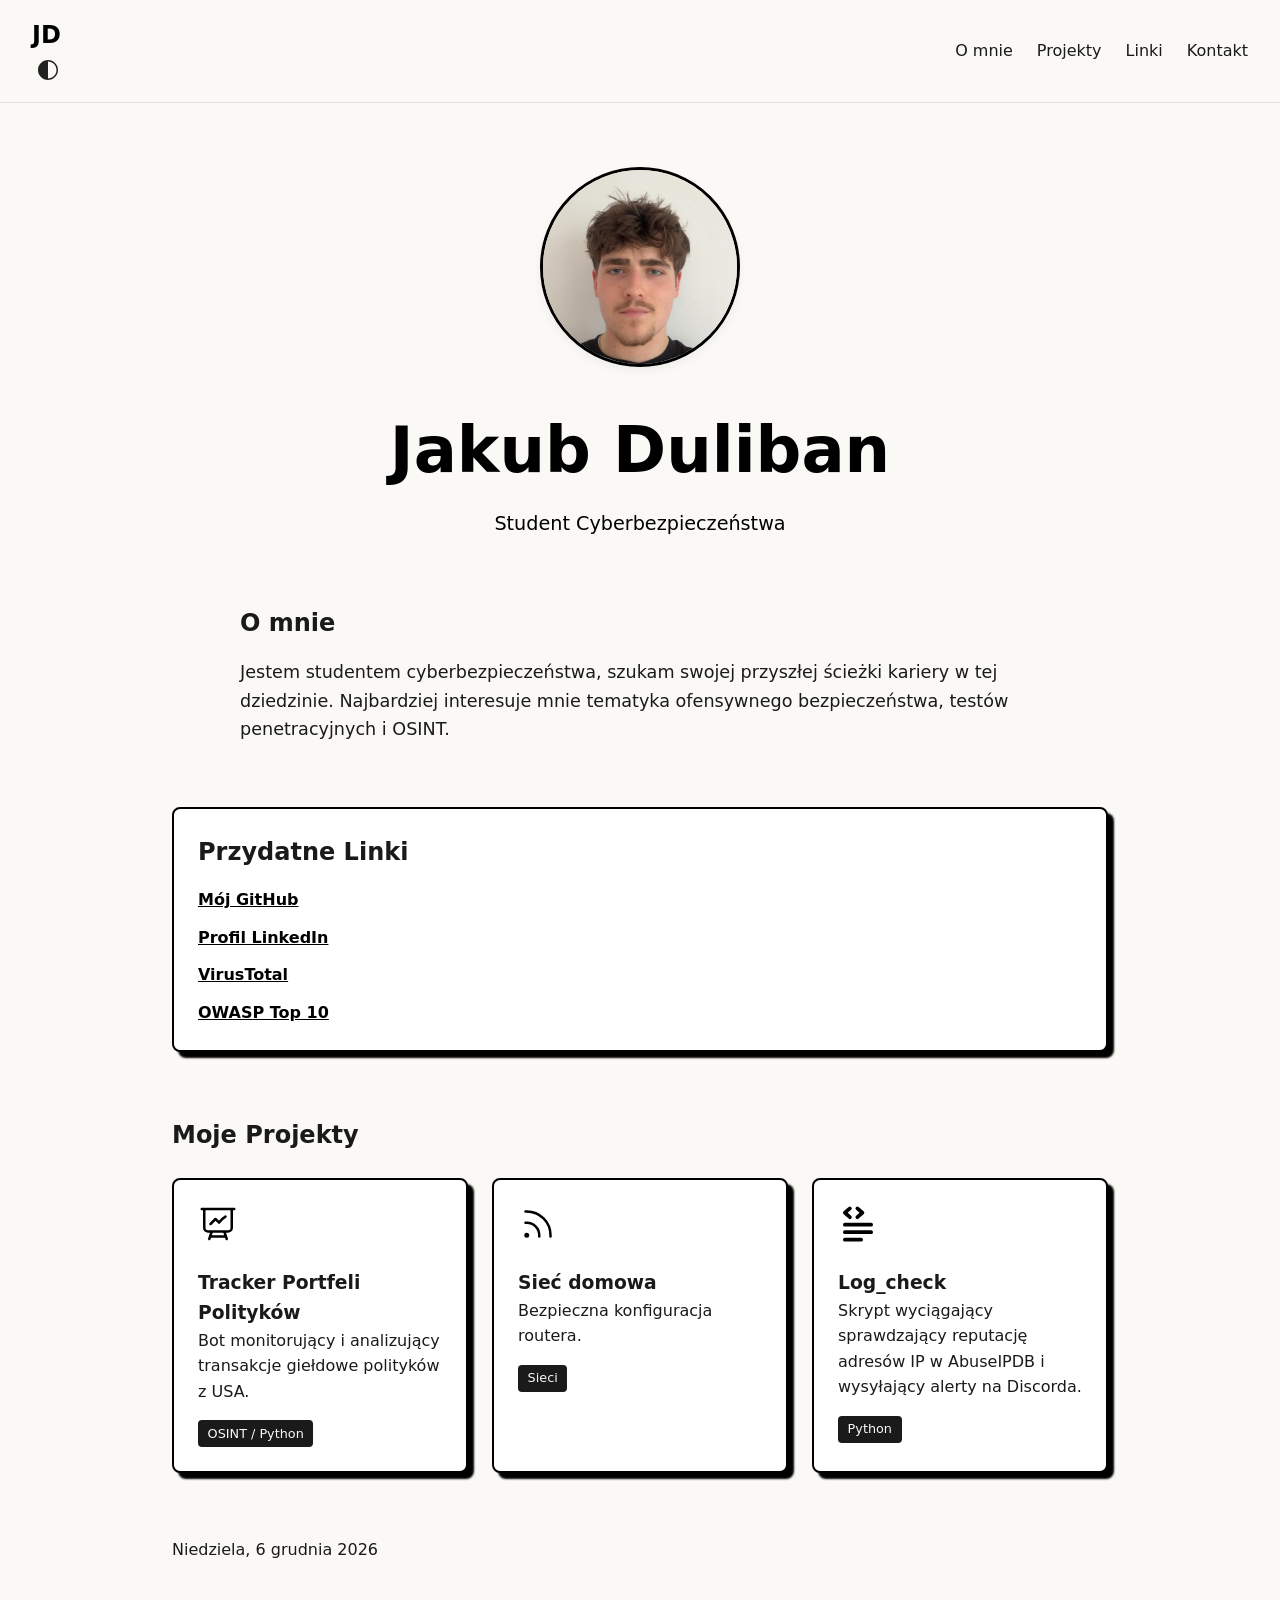
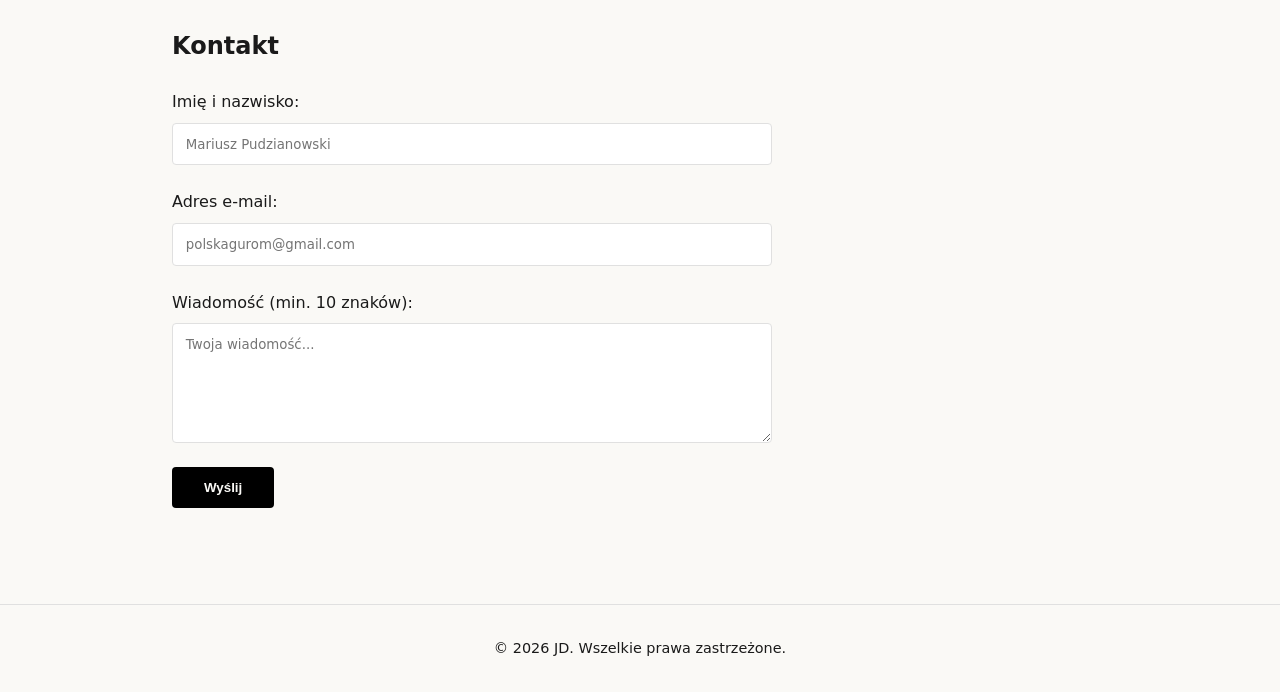
==== commit df69998b: "Dodany widget pokazujący datę, dodany przycisk zmiany motywu bez js" ====
--- a/index.html
+++ b/index.html
@@ -6,12 +6,18 @@
     <title>JD Page</title>
     <link rel="icon" href="assets/favicon.svg?v=2" type="image/svg+xml">
     <link rel="stylesheet" href="style.css">
+    <script type="module" src="js/main.js"></script>
 </head>
 <body>
 
     <!-- Pasek nawigacyjny -->
     <nav>
-        <a href="#" class="logo">JD</a>
+        <div>
+            <a href="#" class="logo">JD</a>
+            <button type="button" id="theme-toggle" title="Zmień motyw">
+                <img src="assets/view-mode.svg" alt="Zmień motyw kolorystyczny" width="24" height="24">
+            </button>
+        </div>
         <div class="nav-links">
             <a href="#o-mnie">O mnie</a>
             <a href="#projekty">Projekty</a>
@@ -88,12 +94,12 @@
             <form action="#" method="POST">
                 <div class="form-group">
                     <label for="name">Imię i nazwisko:</label>
-                    <input type="text" id="name" name="name" placeholder="John Pork" required>
+                    <input type="text" id="name" name="name" placeholder="Mariusz Pudzianowski" required>
                 </div>
                 
                 <div class="form-group">
                     <label for="email">Adres e-mail:</label>
-                    <input type="email" id="email" name="email" placeholder="john@example.com" required>
+                    <input type="email" id="email" name="email" placeholder="polskagurom@gmail.com" required>
                 </div>
 
                 <div class="form-group">
--- a/style.css
+++ b/style.css
@@ -46,6 +46,12 @@
     text-decoration: none;
 }
 
+.nav-header {
+    display: flex;
+    align-items: center;
+    gap: 1rem;
+}
+
 .nav-links {
     display: flex;
     gap: 1.5rem;
@@ -91,7 +97,7 @@
     height: auto;
     aspect-ratio: 1 / 1;
     object-fit: cover;
-    border-radius: 50%;    /* Okrągły kształt */
+    border-radius: 50%;
     border: 3px solid var(--primary-color);
     box-shadow: 0 4px 10px rgba(0, 0, 0, 0.05);
 }
@@ -158,7 +164,7 @@
     font-size: 0.8rem;
 }
 
-.intro-grid {
+.about-grid {
     display: grid;
     grid-template-columns: 2fr 1fr;
     gap: 2rem;
@@ -166,11 +172,11 @@
     margin-bottom: 4rem;
 }
 
-.intro-grid > * {
+.about-grid > * {
     margin-bottom: 0;
 }
 
-.intro-grid #o-mnie {
+.about-grid #o-mnie {
     max-width: none;
     margin-left: 0;
     margin-right: 0;
@@ -261,6 +267,25 @@
     opacity: 0.8;
 }
 
+#theme-toggle {
+    background: none;
+    color: var(--text-color);
+    padding: 0.25rem;
+    display: flex;
+    align-items: center;
+    border-radius: 50%;
+    align-self: center;
+}
+
+#theme-toggle img {
+    transition: transform var(--transition-speed), filter var(--transition-speed);
+}
+
+body.dark #theme-toggle img {
+    filter: invert(1);
+    transform: rotate(180deg);
+}
+
 footer {
     text-align: center;
     padding: 2rem;
@@ -269,7 +294,7 @@
 }
 
 @media (max-width: 768px) {
-    .intro-grid {
+    .about-grid {
         grid-template-columns: 1fr;
     }
 
